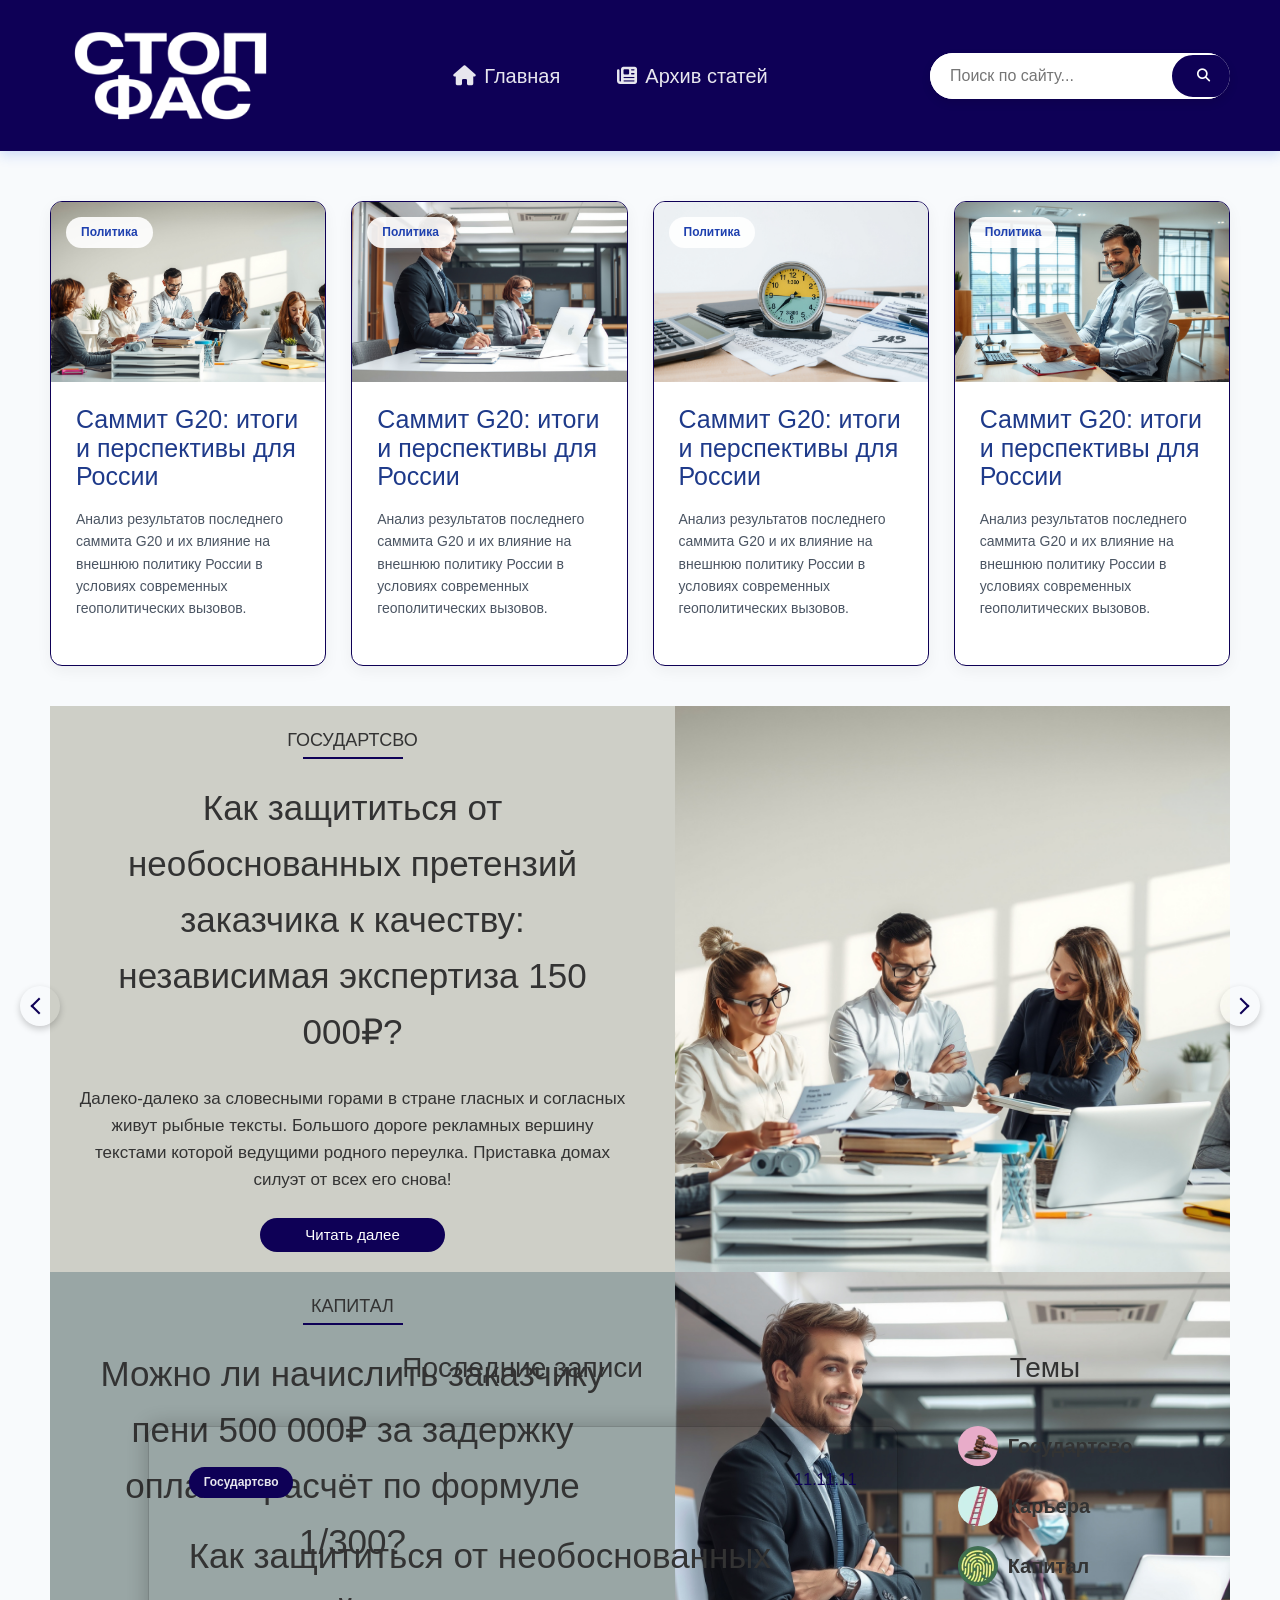
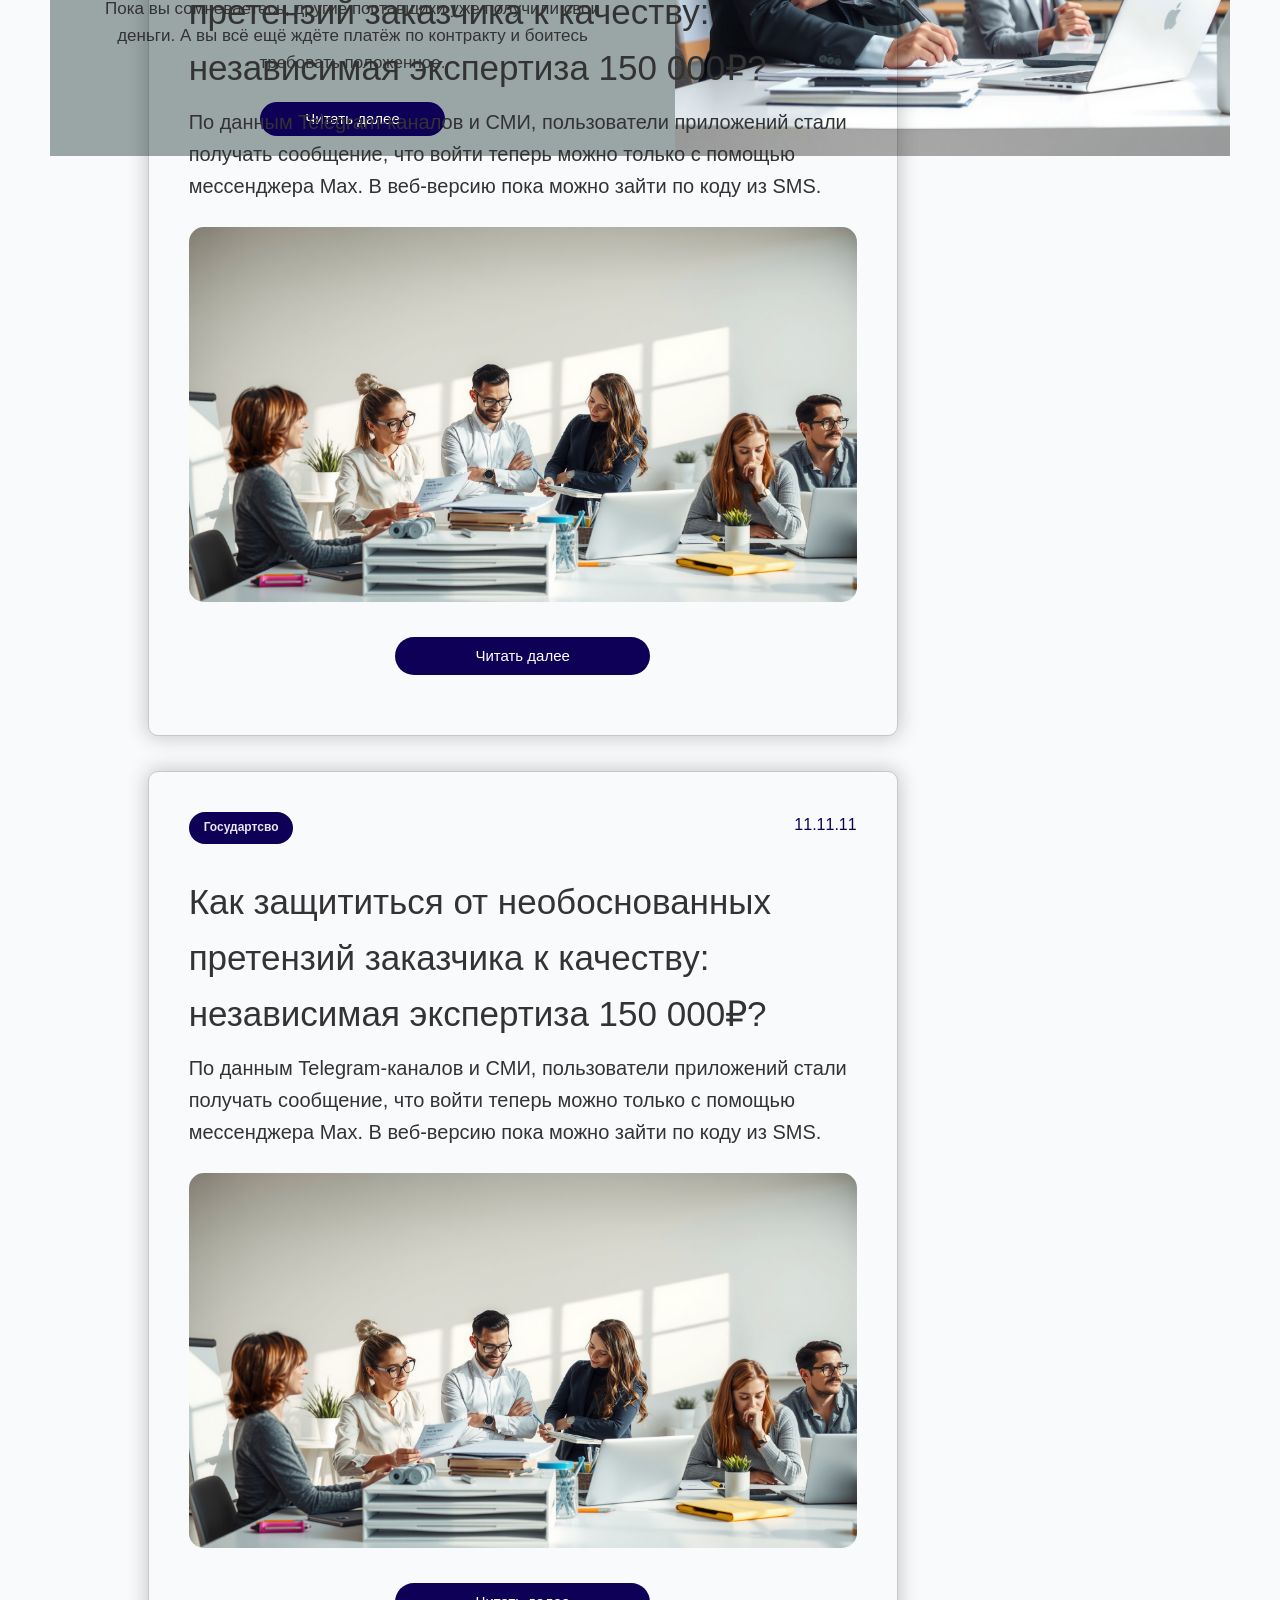
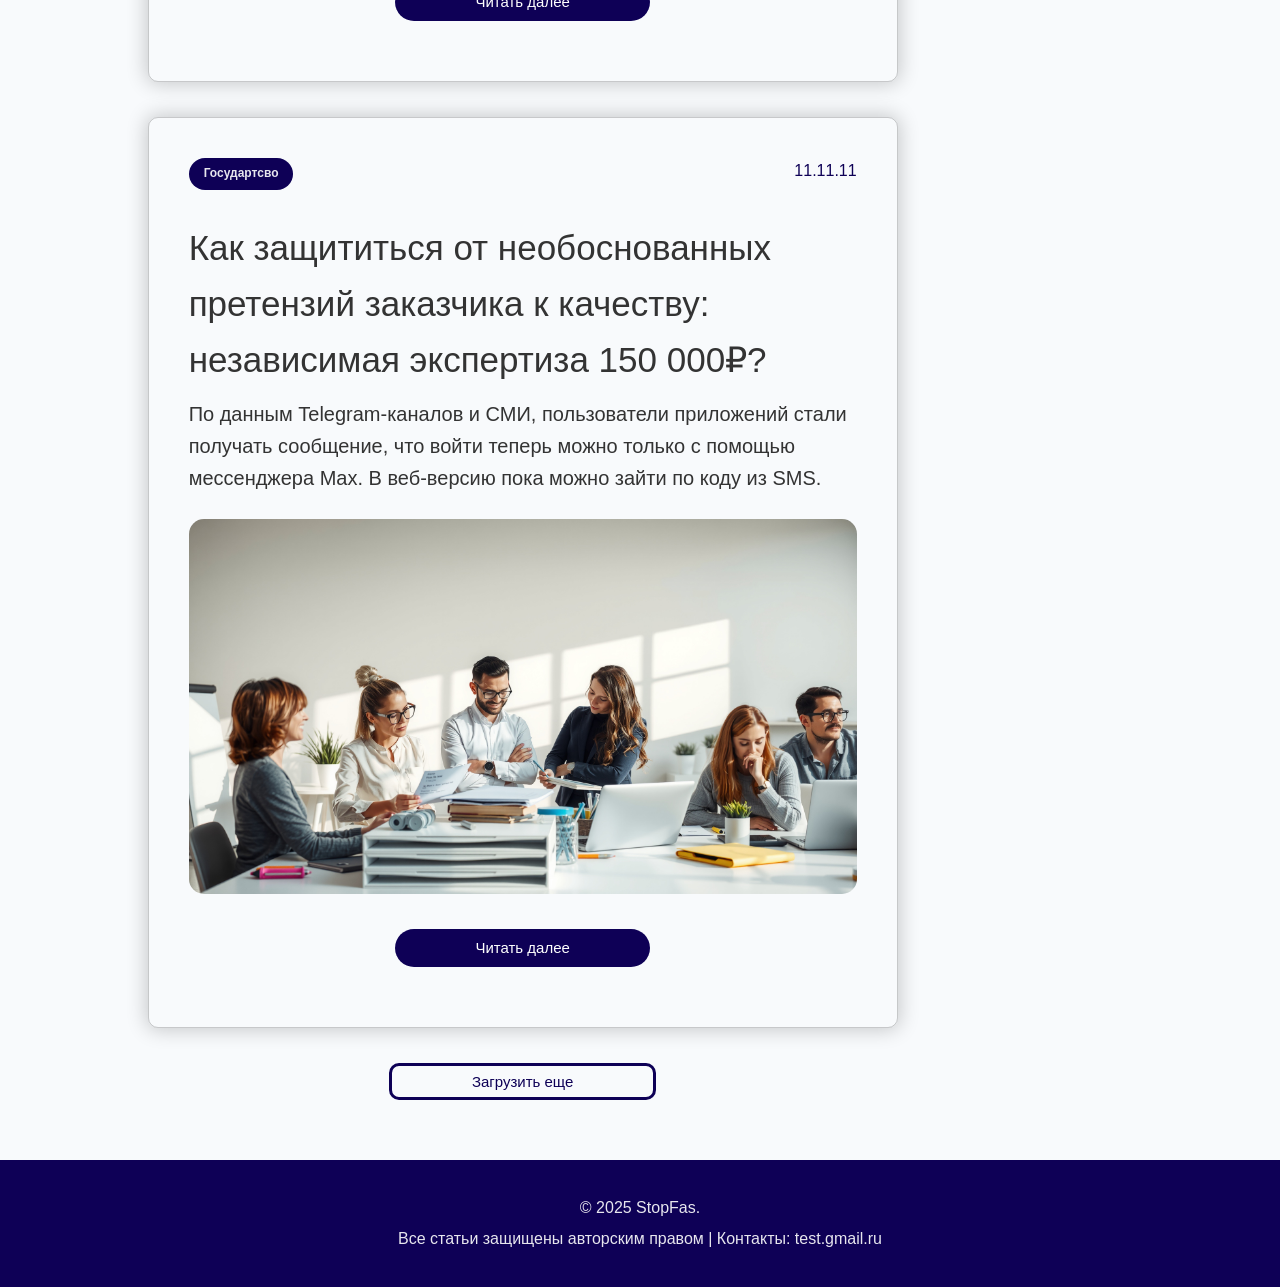
==== index.html @ 85136a1c "first commit" ====
<!DOCTYPE html>
<html lang="ru">
  <head>
    <meta charset="UTF-8" />
    <meta name="viewport" content="width=device-width, initial-scale=1.0" />
    <title>StopFas</title>
    <link rel="stylesheet" href="./reset.css" />
    <link rel="stylesheet" href="./swiper-bundle.min.css" />
    <link rel="stylesheet" href="style.css" />

    <link
      rel="stylesheet"
      href="https://cdnjs.cloudflare.com/ajax/libs/font-awesome/6.4.0/css/all.min.css"
    />
  </head>
  <body>
    <div class="wrapper">
      <header class="header">
        <div class="container">
          <div class="header_inner">
            <a href="./index.html" class="header_logo">
              <img src="./img/logo.png" alt="" />
            </a>
            <nav class="nav">
              <a href="./index.html"><i class="fas fa-home"></i> Главная</a>
              <a href="./archive.html"
                ><i class="fas fa-newspaper"></i>Архив статей</a
              >
            </nav>

            <div class="search header_search">
              <div class="search-box">
                <input type="text" placeholder="Поиск по сайту..." />
                <button type="submit">
                  <i class="fas fa-search"></i>
                </button>
              </div>
            </div>
          </div>
        </div>
      </header>

      <main class="main">
        <div class="container">
          <section class="top-posts main_top-posts">
            <div class="posts-grid">
              <article class="post-card">
                <div class="post-image">
                  <img src="img/img_1.jpeg" alt="" />
                  <span class="post-category">Политика</span>
                </div>
                <div class="post-content">
                  <h3>
                    <a href="post1.html"
                      >Саммит G20: итоги и перспективы для России</a
                    >
                  </h3>
                  <p class="post-excerpt">
                    Анализ результатов последнего саммита G20 и их влияние на
                    внешнюю политику России в условиях современных
                    геополитических вызовов.
                  </p>
                </div>
              </article>
              <article class="post-card">
                <div class="post-image">
                  <img src="img/img_2.jpeg" alt="" />
                  <span class="post-category">Политика</span>
                </div>
                <div class="post-content">
                  <h3>
                    <a href="post1.html"
                      >Саммит G20: итоги и перспективы для России</a
                    >
                  </h3>
                  <p class="post-excerpt">
                    Анализ результатов последнего саммита G20 и их влияние на
                    внешнюю политику России в условиях современных
                    геополитических вызовов.
                  </p>
                </div>
              </article>
              <article class="post-card">
                <div class="post-image">
                  <img src="img/img_3.jpeg" alt="" />
                  <span class="post-category">Политика</span>
                </div>
                <div class="post-content">
                  <h3>
                    <a href="post1.html"
                      >Саммит G20: итоги и перспективы для России</a
                    >
                  </h3>
                  <p class="post-excerpt">
                    Анализ результатов последнего саммита G20 и их влияние на
                    внешнюю политику России в условиях современных
                    геополитических вызовов.
                  </p>
                </div>
              </article>
              <article class="post-card">
                <div class="post-image">
                  <img src="img/img_4.jpeg" alt="" />
                  <span class="post-category">Политика</span>
                </div>
                <div class="post-content">
                  <h3>
                    <a href="post1.html"
                      >Саммит G20: итоги и перспективы для России</a
                    >
                  </h3>
                  <p class="post-excerpt">
                    Анализ результатов последнего саммита G20 и их влияние на
                    внешнюю политику России в условиях современных
                    геополитических вызовов.
                  </p>
                </div>
              </article>
            </div>
            <div class="swiper_inner">
              <div class="swiper">
                <div class="swiper-wrapper">
                  <div class="swiper-slide">
                    <div class="slide_inner">
                      <div class="slide_content">
                        <span class="slide_category">Государтсво</span>
                        <h2 class="slide_title">
                          Как защититься от необоснованных претензий заказчика к
                          качеству: независимая экспертиза 150 000₽?
                        </h2>
                        <p class="slide_descr">
                          Далеко-далеко за словесными горами в стране гласных и
                          согласных живут рыбные тексты. Большого дороге
                          рекламных вершину текстами которой ведущими родного
                          переулка. Приставка домах силуэт от всех его снова!
                        </p>
                        <div class="slider_btn">
                          <a href="./post1.html">Читать далее</a>
                        </div>
                      </div>
                      <div class="slide_img">
                        <img src="img/img_1.jpeg" alt="" />
                      </div>
                    </div>
                  </div>
                  <div class="swiper-slide">
                    <div
                      class="slide_inner"
                      style="background-color: rgb(153, 166, 165)"
                    >
                      <div class="slide_content">
                        <span class="slide_category">Капитал</span>
                        <h2 class="slide_title">
                          Можно ли начислить заказчику пени 500 000₽ за задержку
                          оплаты: расчёт по формуле 1/300?
                        </h2>
                        <p class="slide_descr">
                          Пока вы сомневаетесь, другие поставщики уже получили
                          свои деньги. А вы всё ещё ждёте платёж по контракту и
                          боитесь требовать положенное.
                        </p>
                        <div class="slider_btn">
                          <a href="./post1.html">Читать далее</a>
                        </div>
                      </div>
                      <div class="slide_img">
                        <img src="img/img_2.jpeg" alt="" />
                      </div>
                    </div>
                  </div>
                </div>
              </div>

              <div class="swiper-prev"></div>
              <div class="swiper-next"></div>
            </div>
          </section>
          <section class="bottom-posts main_bottom-posts">
            <div class="bottom-posts_inner">
              <aside class="sidebar bottom-posts_sidebar">
                <h5 class="sidebar_title">Темы</h5>
                <ul class="sidebar_list">
                  <li class="sidebar_item">
                    <picture class="sidebar_img">
                      <img src="img/theme_1.png" alt="" />
                    </picture>
                    <a href="./category.html">Государтсво</a>
                  </li>
                  <li class="sidebar_item">
                    <picture class="sidebar_img">
                      <img src="img/theme_2.webp" alt="" />
                    </picture>
                    <a href="./category.html">Карьера</a>
                  </li>
                  <li class="sidebar_item">
                    <picture class="sidebar_img">
                      <img src="img/theme_3.webp" alt="" />
                    </picture>
                    <a href="./category.html">Капитал</a>
                  </li>
                </ul>
              </aside>
              <div class="record_inner">
                <h3 class="record_title">Последние записи</h3>
                <article class="record_card">
                  <div class="record_content">
                    <div class="record_meta">
                      <span class="record_category">Государтсво</span>
                      <span class="record_date">11.11.11</span>
                    </div>
                    <h3 class="record_card-title">
                      Как защититься от необоснованных претензий заказчика к
                      качеству: независимая экспертиза 150 000₽?
                    </h3>
                    <p class="record_descr">
                      По данным Telegram-каналов и СМИ, пользователи приложений
                      стали получать сообщение, что войти теперь можно только с
                      помощью мессенджера Max. В веб-версию пока можно зайти по
                      коду из SMS.
                    </p>
                  </div>
                  <div class="record_img">
                    <img src="img/img_1.jpeg" alt="" />
                  </div>
                  <div class="record_btn">
                    <a href="./post1.html">Читать далее</a>
                  </div>
                </article>
                <article class="record_card">
                  <div class="record_content">
                    <div class="record_meta">
                      <span class="record_category">Государтсво</span>
                      <span class="record_date">11.11.11</span>
                    </div>
                    <h3 class="record_card-title">
                      Как защититься от необоснованных претензий заказчика к
                      качеству: независимая экспертиза 150 000₽?
                    </h3>
                    <p class="record_descr">
                      По данным Telegram-каналов и СМИ, пользователи приложений
                      стали получать сообщение, что войти теперь можно только с
                      помощью мессенджера Max. В веб-версию пока можно зайти по
                      коду из SMS.
                    </p>
                  </div>
                  <div class="record_img">
                    <img src="img/img_1.jpeg" alt="" />
                  </div>
                  <div class="record_btn">
                    <a href="./post1.html">Читать далее</a>
                  </div>
                </article>
                <article class="record_card">
                  <div class="record_content">
                    <div class="record_meta">
                      <span class="record_category">Государтсво</span>
                      <span class="record_date">11.11.11</span>
                    </div>
                    <h3 class="record_card-title">
                      Как защититься от необоснованных претензий заказчика к
                      качеству: независимая экспертиза 150 000₽?
                    </h3>
                    <p class="record_descr">
                      По данным Telegram-каналов и СМИ, пользователи приложений
                      стали получать сообщение, что войти теперь можно только с
                      помощью мессенджера Max. В веб-версию пока можно зайти по
                      коду из SMS.
                    </p>
                  </div>
                  <div class="record_img">
                    <img src="img/img_1.jpeg" alt="" />
                  </div>
                  <div class="record_btn">
                    <a href="./archive.html">Читать далее</a>
                  </div>
                </article>
                <div class="bottom-posts_btn">
                  <button class="">Загрузить еще</button>
                </div>
              </div>
            </div>
          </section>
        </div>
      </main>
      <footer class="footer">
        <div class="footer-content">
          <p>© 2025 StopFas.</p>
          <p>Все статьи защищены авторским правом | Контакты: test.gmail.ru</p>
        </div>
      </footer>
    </div>
  </body>
  <script src="swiper-bundle.min.js"></script>
  <script src="./main.js"></script>
</html>
---- style.css ----
:root {
  --main-bg-color: #0e0056;
}

body {
  font-family: "Segoe UI", Tahoma, Geneva, Verdana, sans-serif;
  background-color: #f8fafc;
  color: #333;
  line-height: 1.6;
}
.wrapper {
  min-height: 100%;
  width: 100%;
  /* overflow: hidden; */
  display: flex;
  flex-direction: column;
  justify-content: space-between;
}

.container {
  max-width: 1590px;
  margin: 0 auto;
  padding: 0 50px;
  height: 100%;
}

.header {
  background: var(--main-bg-color);
  width: 100%;
  padding: 20px 0;
  margin-bottom: 50px;
  box-shadow: 0 4px 12px rgba(37, 99, 235, 0.2);
  position: relative;
  z-index: 100;
}

.header_inner {
  display: flex;
  align-items: center;
  justify-content: space-between;
}

.header-container {
  max-width: 1500px;
  margin: 0 auto;
  padding: 0 20px;
  display: flex;
  justify-content: space-between;
  align-items: center;
}

.main_top-posts {
  margin-bottom: 40px;
}
/* Логотип */
.header_logo {
  position: relative;
}

.header_logo img {
  width: 100%;
  transform: scale(0.8);
}

/* Навигация */
.nav {
  display: flex;
  gap: 25px;
}

.nav a {
  color: rgba(255, 255, 255, 0.9);
  text-decoration: none;
  font-weight: 500;
  font-size: 20px;
  padding: 8px 16px;
  border-radius: 8px;
  display: flex;
  align-items: center;
  gap: 8px;
  transition: all 0.3s;
}

.nav a:hover {
  background: rgba(255, 255, 255, 0.15);
  color: white;
  transform: translateY(-2px);
}

/* Поисковая строка в хедере */
.search {
  flex-shrink: 0;
}

.search-box {
  display: flex;
  background: white;
  border-radius: 25px;
  overflow: hidden;
  box-shadow: 0 4px 10px rgba(0, 0, 0, 0.1);
  width: 300px;
}

.search-box input {
  flex: 1;
  border: none;
  padding: 14px 20px;
  font-size: 16px;
  outline: none;
}

.search-box button {
  background: var(--main-bg-color);
  border: 2px solid white;
  border-radius: 25px;
  color: white;
  padding: 0 25px;
  cursor: pointer;
  transition: background 0.3s;
  display: flex;
  align-items: center;
  justify-content: center;
}

.search-box button:hover {
  transform: scale(1.012);
}

/* Сетка статей */
.posts-grid {
  display: grid;
  grid-template-columns: repeat(4, 1fr);
  gap: 25px;
  margin-bottom: 40px;
}

.post-card {
  background: white;
  max-width: 500px;
  border-radius: 12px;
  overflow: hidden;
  box-shadow: 0 5px 15px rgba(0, 0, 0, 0.05);
  border: 1px solid var(--main-bg-color);
  transition: all 0.3s;
}

.post-card:hover {
  transform: translateY(-5px);
  box-shadow: 0 15px 30px rgba(0, 0, 0, 0.1);
}

.post-image {
  height: 180px;
  position: relative;
  overflow: hidden;
  display: flex;
  align-items: center;
  justify-content: center;
}
.post-image img {
  width: 100%;
  height: 100%;
  object-fit: cover; /* ключевое свойство */
}

.post-category {
  position: absolute;
  top: 15px;
  left: 15px;
  background: rgba(255, 255, 255, 0.9);
  color: #1e40af;
  padding: 6px 15px;
  border-radius: 20px;
  font-size: 12px;
  font-weight: 700;
}

.post-content {
  padding: 25px;
}

.post-content h3 {
  margin-bottom: 15px;
}

.post-content h3 a {
  color: #1e3a8a;
  text-decoration: none;
  font-size: 25px;
  line-height: 1;
  transition: color 0.3s;
}

.post-content h3 a:hover {
  color: #0751c7;
}

.post-excerpt {
  color: #4b5563;
  line-height: 1.6;
  margin-bottom: 20px;
  font-size: 14px;
}

/* ----------------------- */
/* Подвал */
.footer {
  background: var(--main-bg-color);
  color: white;
  padding: 30px 20px;
  text-align: center;
  margin-top: 60px;
}

.footer-content {
  max-width: 1200px;
  margin: 0 auto;
}

.footer p {
  margin: 5px 0;
  opacity: 0.9;
}
/* ----------------------- */

.swiper {
  width: 100%;
  height: 600px;
}
.swiper-slide-next,
.swiper-slide-prev {
  opacity: 0;
}

.swiper_inner {
  position: relative;
}

.slide_img img {
  object-fit: cover;
  width: 100%;
  height: 100%;
}

.swiper-prev,
.swiper-next {
  width: 40px;
  height: 40px;
  background: transparent;
  border-radius: 50%;
  display: flex;
  align-items: center;
  justify-content: center;
  position: absolute;
  top: 50%;
  transform: translateY(-50%);
  z-index: 10;
  cursor: pointer;
  box-shadow: 0 3px 7px rgba(0, 0, 0, 0.2);
  transition: all 0.3s ease;
}

.swiper-prev {
  left: -30px;
}

.swiper-next {
  right: -30px;
}

.swiper-prev:hover,
.swiper-next:hover {
  transform: translateY(-50%) scale(1.05);
}

.swiper-prev:after,
.swiper-next:after {
  content: "";
  width: 12px;
  height: 12px;
  border: solid var(--main-bg-color);
  border-width: 0 2px 2px 0;
  display: inline-block;
}

.swiper-prev:after {
  transform: rotate(135deg);
  margin-right: 2px;
}

.swiper-next:after {
  transform: rotate(-45deg);
  margin-left: 2px;
}

.slide_inner {
  display: flex;
  background: rgb(206, 207, 199);
  height: 100%;
  gap: 20px;
}

.slide_content,
.slide_img {
  flex: 1; /* каждый занимает равное пространство */
  width: 50%; /* явно задаем 50% */
}

.slide_content {
  display: flex;
  padding: 20px 25px;
  text-align: center;
  flex-direction: column;
  justify-content: center;
  gap: 25px;
}

.slide_title {
  font-size: 35px;
}

.slide_descr {
  font-size: 17px;
}

.slide_category {
  position: relative;
  text-transform: uppercase;
  font-size: 18px;
}
.slide_category::after {
  content: "";
  position: absolute;
  top: 31px;
  left: 50%;
  height: 5px;
  padding-left: 100px;
  transform: translateX(-50%);
  border-top: solid 2px var(--main-bg-color);
}

.slider_btn {
  display: flex;
  align-items: center;
  justify-content: center;
}
.slider_btn a {
  background: var(--main-bg-color);
  border-radius: 25px;
  width: auto;
  color: white;
  font-size: 15px;
  padding: 5px 45px;
  cursor: pointer;
  transition: background 0.3s;
}

/* ============================= */

.record_title {
  text-align: center;
  font-size: 28px;
}

.bottom-posts_inner {
  display: flex;
  position: relative;
  flex-direction: row-reverse;
  justify-content: center;
  align-items: flex-start;
  gap: 40px;
}

.record_inner {
  display: flex;

  flex-direction: column;
  gap: 35px;
  padding: 0 10px;
}

.record_card {
  display: flex;
  flex-direction: column;
  gap: 25px;
  padding: 40px 40px 60px 40px;
  max-width: 750px;
  border: 1px solid rgba(0, 0, 0, 0.2);
  border-radius: 10px;
  box-shadow: rgba(0, 0, 0, 0.2) 0px 0px 20px 2px;
}

.record_img {
  border-radius: 15px;
  overflow: hidden;
}
.record_img img {
  width: 100%;
}

.record_content {
  display: flex;
  flex-direction: column;
  gap: 10px;
}

.record_meta {
  display: flex;
  gap: 15px;
  justify-content: space-between;
  margin-bottom: 20px;
}
.record_category {
  top: 15px;
  left: 15px;
  background: var(--main-bg-color);
  color: rgba(255, 255, 255, 0.9);
  padding: 6px 15px;
  border-radius: 20px;
  font-size: 12px;
  font-weight: 700;
}

.record_date {
  color: var(--main-bg-color);
}

.record_card-title {
  font-size: 35px;
  font-weight: 500;
}
.record_descr {
  font-size: 20px;
}

.record_btn {
  margin-top: 10px;
  display: flex;
  align-items: center;
  justify-content: center;
}
.record_btn a {
  background: var(--main-bg-color);
  border-radius: 25px;
  width: auto;
  color: white;
  font-size: 15px;
  padding: 7px 80px;
  cursor: pointer;
  transition: background 0.3s;
}

/* ===================== */
.sidebar {
  padding: 0 10px;
  display: flex;
  flex-direction: column;
  gap: 35px;
  position: sticky;
  top: 20px;
}

.sidebar_list {
  display: flex;
  flex-direction: column;
  gap: 20px;
}
.sidebar_title {
  text-align: center;
  font-size: 28px;
}
.sidebar_item {
  display: flex;
  align-items: center;
  gap: 10px;
}
.sidebar_item a {
  font-size: 20px;
  font-weight: 550;
}
.sidebar_img {
  border-radius: 100%;
  overflow: hidden;
  width: 40px;
}
.sidebar_img img {
  object-fit: cover;
  width: 100%;
  height: 100%;
}
/* ==== */

.bottom-posts_btn {
  display: flex;
  justify-content: center;
}
.bottom-posts_btn button {
  background: transparent;
  border-radius: 10px;
  border: 3px solid var(--main-bg-color);
  width: auto;
  color: var(--main-bg-color);
  font-size: 15px;
  padding: 7px 80px;
  cursor: pointer;
  transition: background 0.3s;
}

/* Адаптивность */
@media (max-width: 1200px) {
  .nav a {
    font-size: 20px;
  }
  .header_logo img {
    transform: scale(0.7);
  }
  .header_search {
    transform: scale(0.9);
  }
  .posts-grid {
    grid-template-columns: repeat(2, 1fr);
    justify-items: center;
  }

  .slide_title {
    font-size: 30px;
  }
}
@media (max-width: 1000px) {
  .header_inner {
    flex-direction: column;
    gap: 20px;
  }

  .nav {
    flex-wrap: wrap;
    justify-content: center;
  }

  .search-box {
    width: 100%;
    max-width: 400px;
  }

  /* ------------------------ */
  .swiper {
    height: 900px;
  }
  .slide_inner {
    flex-direction: column;
    width: 100%;
    align-items: center;
  }
  .slide_content,
  .slide_img {
    width: 100%;
    height: 50%;
  }

  .slide_title {
    font-size: 25px;
  }
  .slide_descr {
    font-size: 15px;
  }
  .slide_category {
    font-size: 15px;
  }
  .swiper-slide-next,
  .swiper-slide-prev {
    visibility: hidden;
  }

  /* ------- */
  .record_card-title {
    font-size: 30px;
  }
  .record_descr {
    font-size: 15px;
  }
  .sidebar_item a {
    font-size: 20px;
  }
  .sidebar_img {
    width: 30px;
  }
}

@media (max-width: 800px) {
  .record_card-title {
    font-size: 20px;
  }
  .record_descr {
    font-size: 12px;
  }
  .sidebar_item a {
    font-size: 15px;
  }
  .sidebar_img {
    width: 25px;
  }
  .record_meta {
    transform: scale(0.9);
  }
  .record_btn a {
    padding: 5px 30px;
    font-size: 12px;
  }
}

@media (max-width: 600px) {
  .nav {
    gap: 15px;
  }

  .nav a {
    padding: 6px 12px;
    font-size: 15px;
  }

  .search-box {
    width: 100%;
  }
  .posts-grid {
    grid-template-columns: repeat(1, 1fr);
    gap: 15px;
  }

  /* --------- */

  .swiper {
    height: auto;
    width: 100vw; /* полная ширина окна */
    position: relative;
    left: 50%; /* сдвигаем на 50% */
    right: 50%;
    margin-left: -50vw; /* компенсируем сдвиг */
    margin-right: -50vw;
  }

  .swiper-slide {
    opacity: 1;
  }
  .slide_title {
    font-size: 20px;
  }
  .slide_descr {
    font-size: 12px;
  }
  .slide_category {
    font-size: 12px;
  }
  .slider_btn a {
    padding: 3px 30px;
    font-size: 12px;
  }
  .slide_category::after {
    content: "";
    top: 20px;
    left: 50%;
    padding-left: 80px;
  }

  .swiper-prev {
    left: -40px;
  }

  .swiper-next {
    right: -40px;
  }
  .swiper-prev:after {
    transform: rotate(135deg);
    margin-right: 2px;
  }

  .swiper-next:after {
    transform: rotate(-45deg);
    margin-left: 2px;
  }
  /* --------- */
  .bottom-posts_inner {
    flex-direction: column;
    align-items: center;
  }
  .sidebar {
    position: static;
  }
  .sidebar_item a {
    font-size: 25px;
  }
  .sidebar_img {
    width: 35px;
  }
  .sidebar_item a {
    font-size: 20px;
  }
}

@media (max-width: 400px) {
  .record_card-title {
    font-size: 15px;
  }
  .record_descr {
    font-size: 12px;
  }
  .record_meta,
  .record_btn {
    transform: scale(0.9);
  }
  /* .sidebar_item a {
    font-size: 20px;
  }
  .sidebar_img {
    width: 30px;
  } */
}
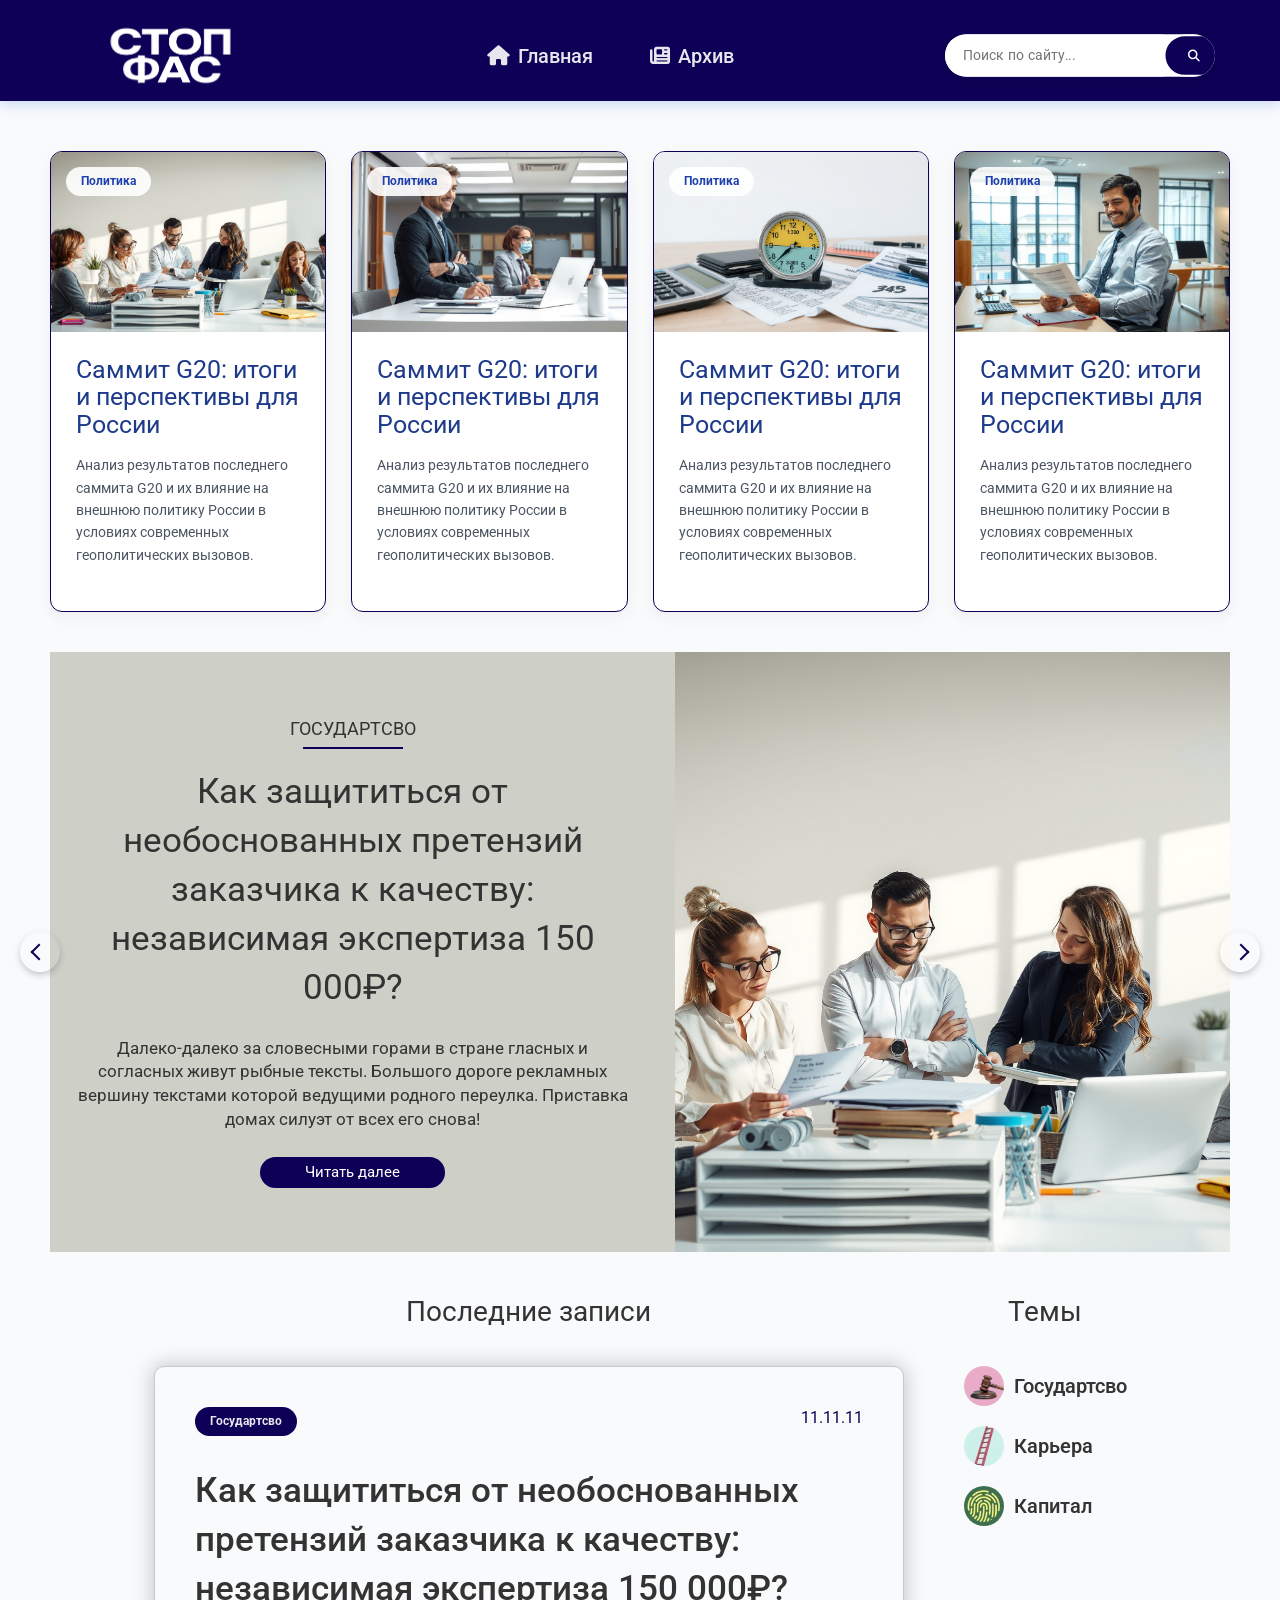
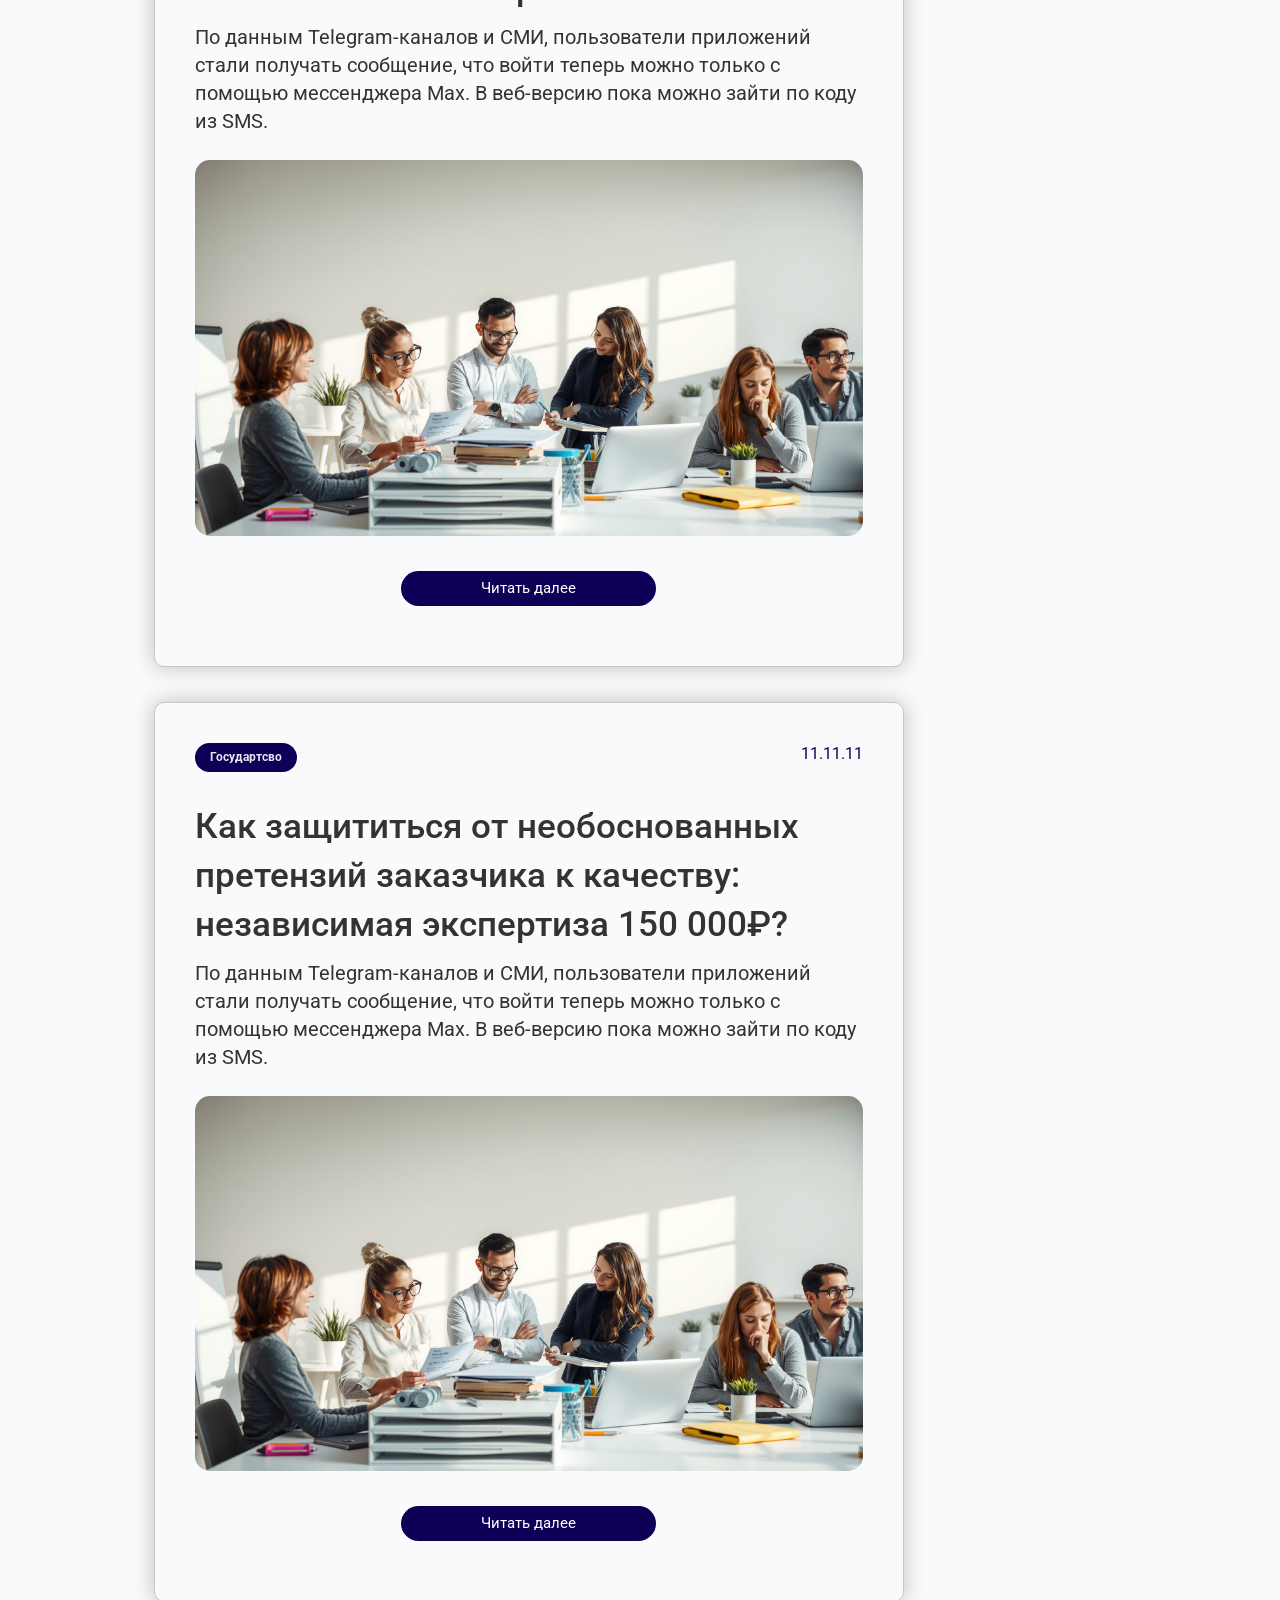
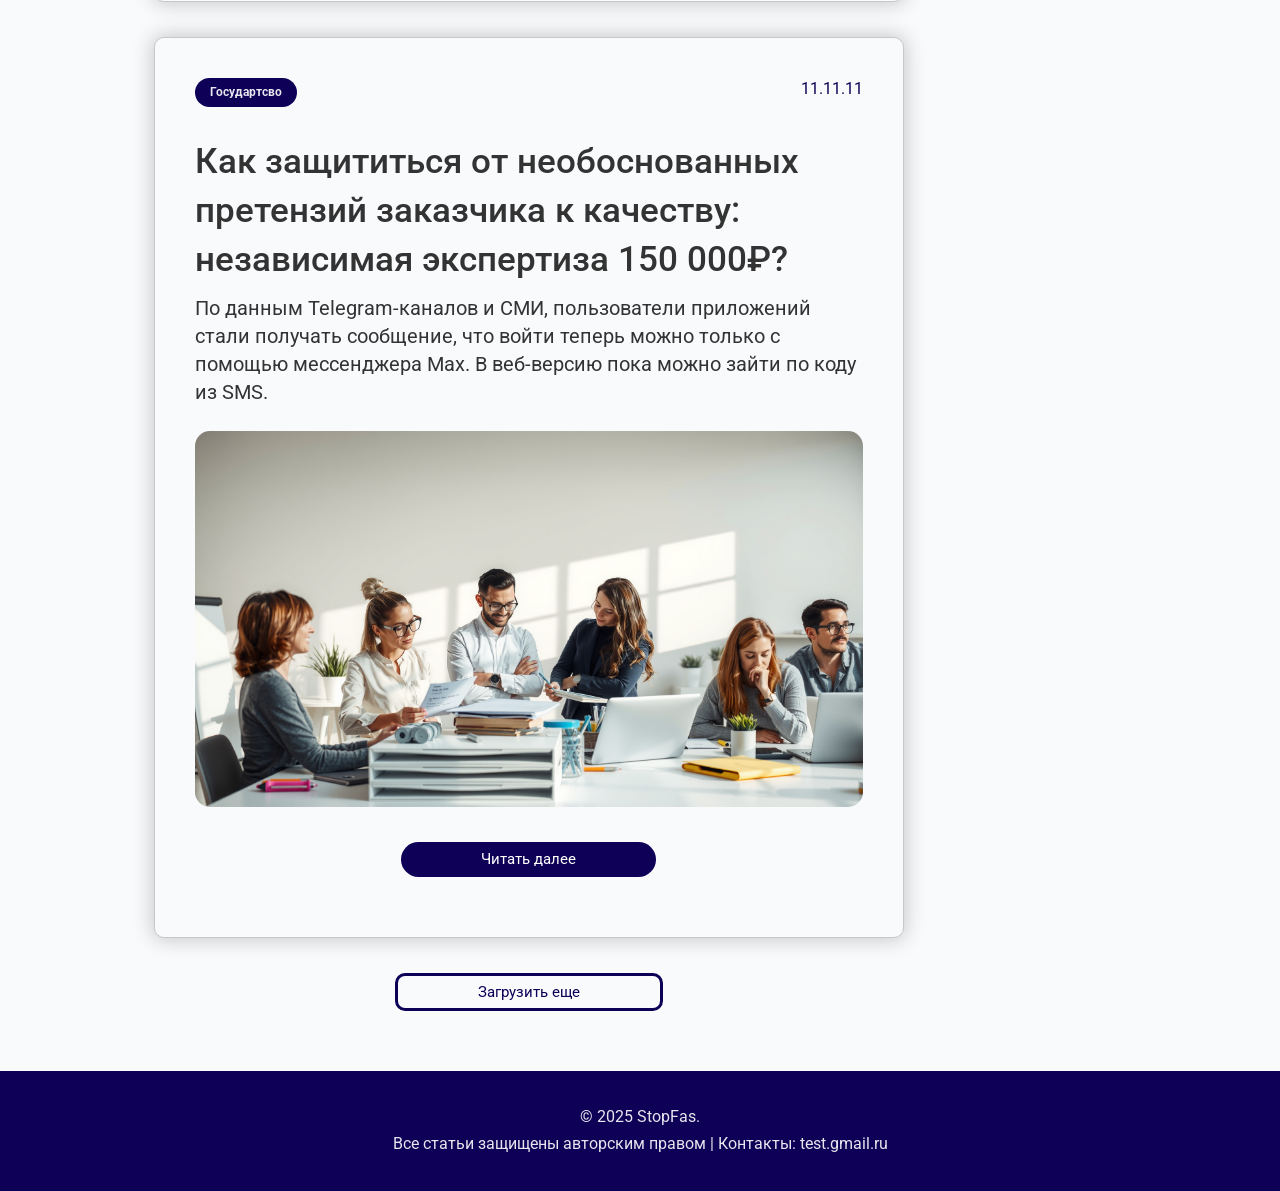
==== commit e6504c43: "save" ====
--- a/index.html
+++ b/index.html
@@ -7,7 +7,12 @@
     <link rel="stylesheet" href="./reset.css" />
     <link rel="stylesheet" href="./swiper-bundle.min.css" />
     <link rel="stylesheet" href="style.css" />
-
+    <link rel="preconnect" href="https://fonts.googleapis.com" />
+    <link rel="preconnect" href="https://fonts.gstatic.com" crossorigin />
+    <link
+      href="https://fonts.googleapis.com/css2?family=Roboto:ital,wght@0,100..900;1,100..900&display=swap"
+      rel="stylesheet"
+    />
     <link
       rel="stylesheet"
       href="https://cdnjs.cloudflare.com/ajax/libs/font-awesome/6.4.0/css/all.min.css"
@@ -23,9 +28,7 @@
             </a>
             <nav class="nav">
               <a href="./index.html"><i class="fas fa-home"></i> Главная</a>
-              <a href="./archive.html"
-                ><i class="fas fa-newspaper"></i>Архив статей</a
-              >
+              <a href="./archive.html"><i class="fas fa-newspaper"></i>Архив</a>
             </nav>
 
             <div class="search header_search">
--- a/style.css
+++ b/style.css
@@ -3,15 +3,15 @@
 }
 
 body {
-  font-family: "Segoe UI", Tahoma, Geneva, Verdana, sans-serif;
+  font-family: "Roboto", sans-serif;
   background-color: #f8fafc;
   color: #333;
-  line-height: 1.6;
+  line-height: 1.4;
 }
 .wrapper {
   min-height: 100%;
   width: 100%;
-  /* overflow: hidden; */
+  overflow: hidden;
   display: flex;
   flex-direction: column;
   justify-content: space-between;
@@ -27,7 +27,7 @@
 .header {
   background: var(--main-bg-color);
   width: 100%;
-  padding: 20px 0;
+  padding: 0px 0 5px 0;
   margin-bottom: 50px;
   box-shadow: 0 4px 12px rgba(37, 99, 235, 0.2);
   position: relative;
@@ -38,6 +38,7 @@
   display: flex;
   align-items: center;
   justify-content: space-between;
+  margin-bottom: -15px;
 }
 
 .header-container {
@@ -55,11 +56,12 @@
 /* Логотип */
 .header_logo {
   position: relative;
+  transform: scale(0.5);
+  flex-shrink: 0;
 }
 
 .header_logo img {
   width: 100%;
-  transform: scale(0.8);
 }
 
 /* Навигация */
@@ -99,6 +101,7 @@
   overflow: hidden;
   box-shadow: 0 4px 10px rgba(0, 0, 0, 0.1);
   width: 300px;
+  transform: scale(0.9);
 }
 
 .search-box input {
@@ -528,13 +531,21 @@
 }
 @media (max-width: 1000px) {
   .header_inner {
-    flex-direction: column;
     gap: 20px;
+  }
+  .header_logo {
+    margin-right: -60px;
+    margin-left: -60px;
   }
 
   .nav {
     flex-wrap: wrap;
     justify-content: center;
+    gap: 10px;
+    padding: 10px 0;
+  }
+  .nav a {
+    padding: 0 5px;
   }
 
   .search-box {
@@ -606,11 +617,36 @@
     padding: 5px 30px;
     font-size: 12px;
   }
+  .search-box {
+    transform: scale(0.7);
+  }
+  .header_search {
+    margin: 0 -30px;
+  }
+
+  .nav a {
+    font-size: 15px;
+  }
 }
 
 @media (max-width: 600px) {
+  .header_inner {
+    flex-direction: column;
+    gap: 5px;
+    padding: 10px;
+  }
+
+  .header_logo {
+    margin-bottom: -45px;
+    margin-top: -30px;
+  }
+
+  .header_search {
+    margin-top: -20px;
+  }
+
   .nav {
-    gap: 15px;
+    gap: 0px;
   }
 
   .nav a {
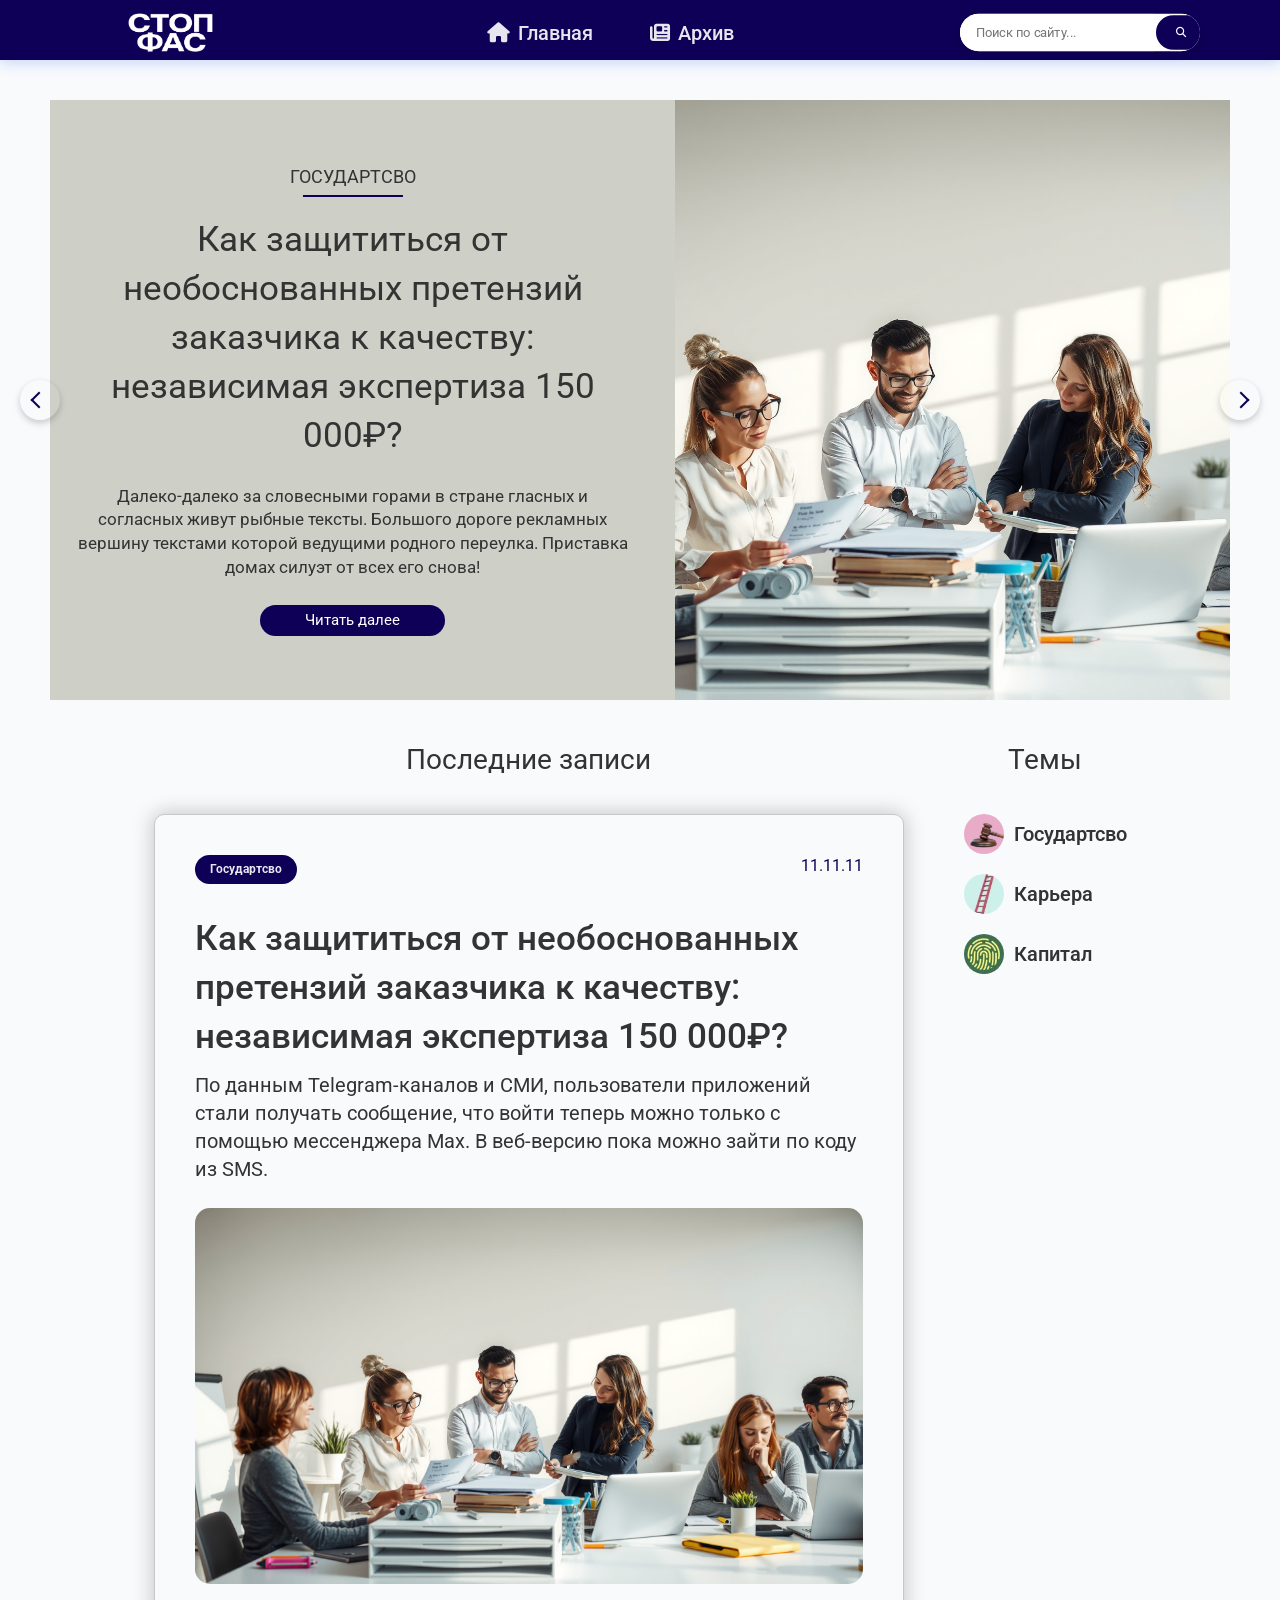
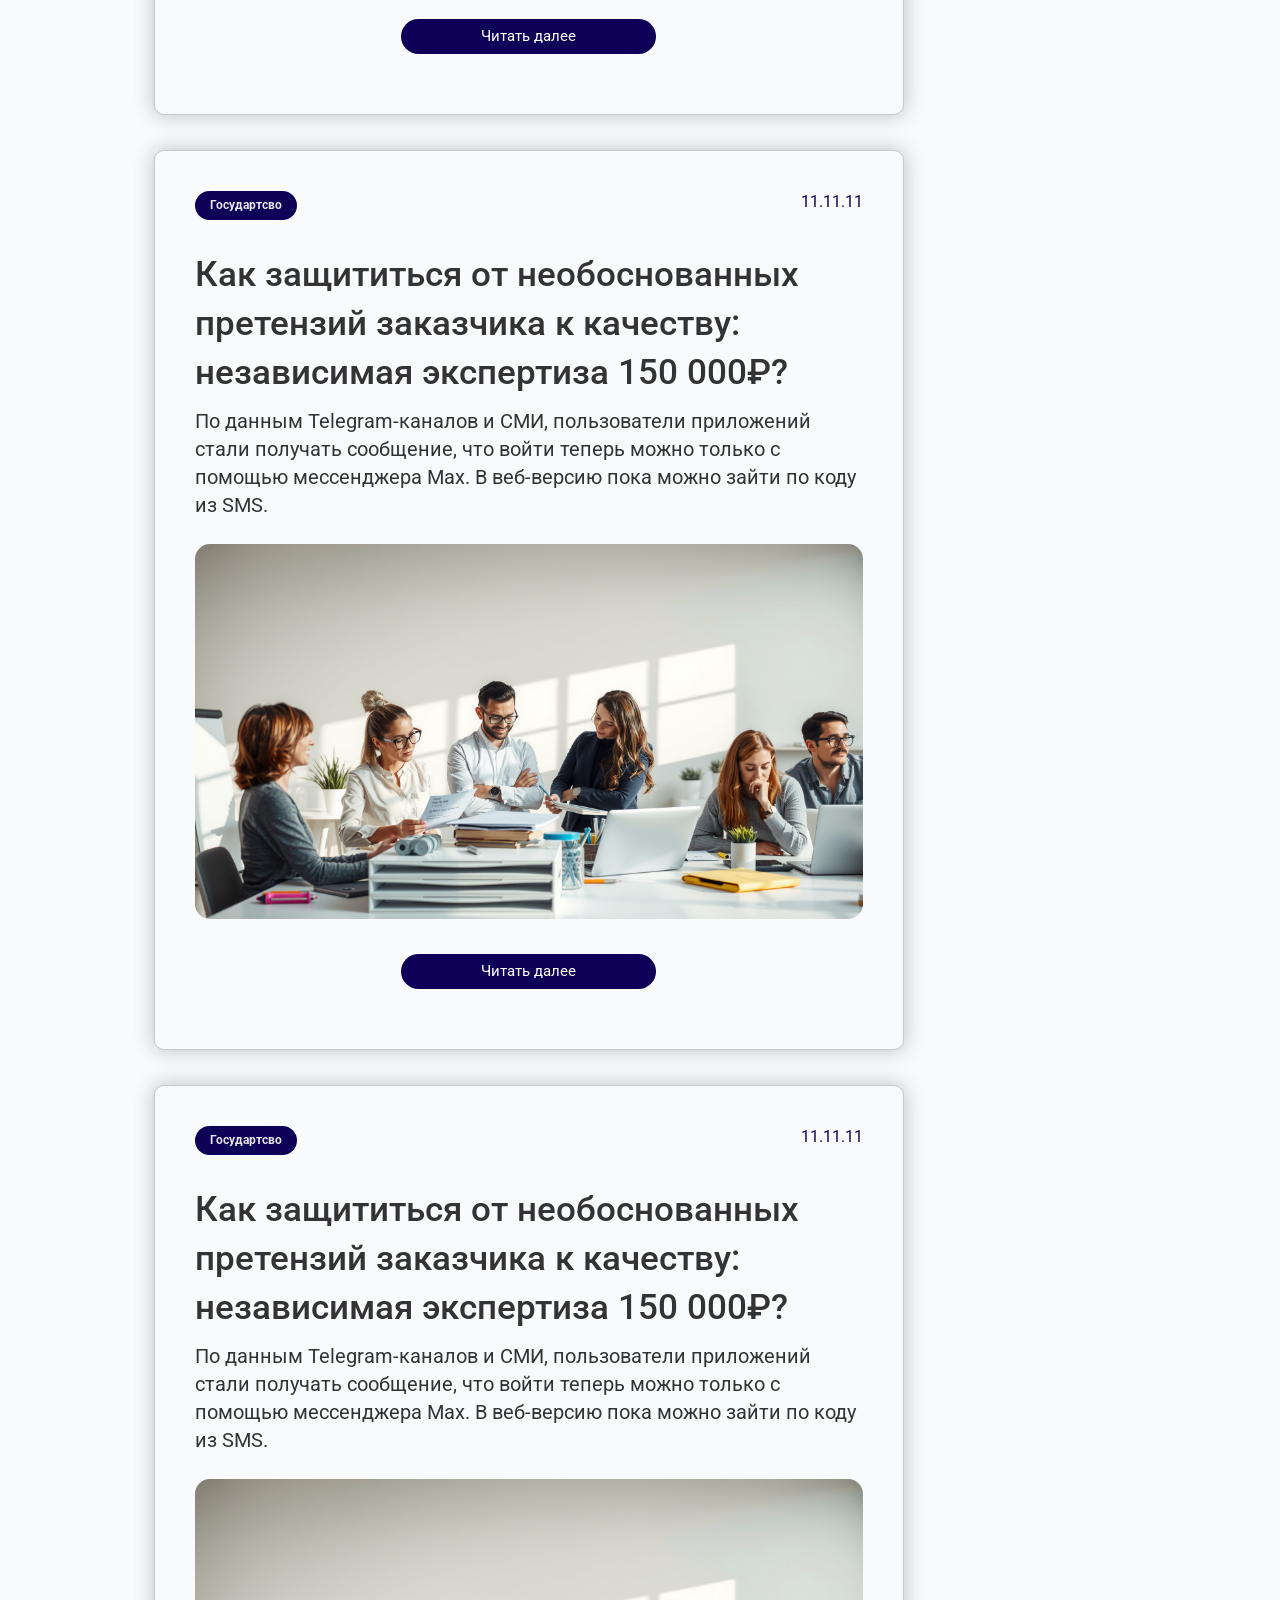
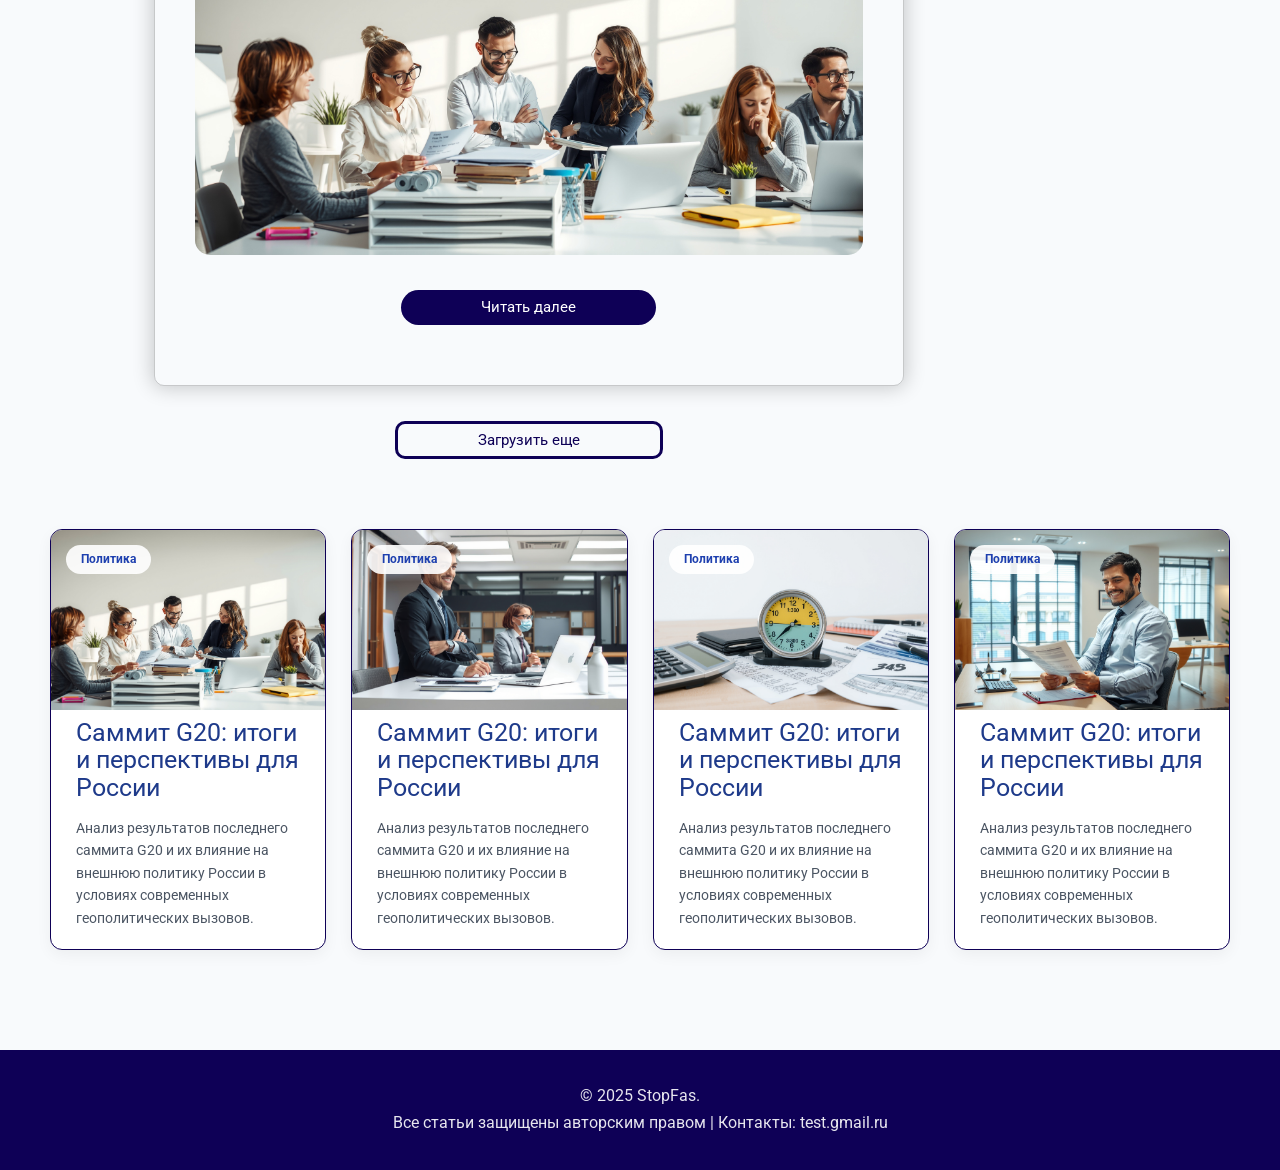
==== commit ca76d35e: "fix2" ====
--- a/index.html
+++ b/index.html
@@ -45,81 +45,15 @@
 
       <main class="main">
         <div class="container">
+          <div class="search_contain--mobile">
+            <div class="search-box search--mobile">
+              <input type="text" placeholder="Поиск по сайту..." />
+              <button type="submit">
+                <i class="fas fa-search"></i>
+              </button>
+            </div>
+          </div>
           <section class="top-posts main_top-posts">
-            <div class="posts-grid">
-              <article class="post-card">
-                <div class="post-image">
-                  <img src="img/img_1.jpeg" alt="" />
-                  <span class="post-category">Политика</span>
-                </div>
-                <div class="post-content">
-                  <h3>
-                    <a href="post1.html"
-                      >Саммит G20: итоги и перспективы для России</a
-                    >
-                  </h3>
-                  <p class="post-excerpt">
-                    Анализ результатов последнего саммита G20 и их влияние на
-                    внешнюю политику России в условиях современных
-                    геополитических вызовов.
-                  </p>
-                </div>
-              </article>
-              <article class="post-card">
-                <div class="post-image">
-                  <img src="img/img_2.jpeg" alt="" />
-                  <span class="post-category">Политика</span>
-                </div>
-                <div class="post-content">
-                  <h3>
-                    <a href="post1.html"
-                      >Саммит G20: итоги и перспективы для России</a
-                    >
-                  </h3>
-                  <p class="post-excerpt">
-                    Анализ результатов последнего саммита G20 и их влияние на
-                    внешнюю политику России в условиях современных
-                    геополитических вызовов.
-                  </p>
-                </div>
-              </article>
-              <article class="post-card">
-                <div class="post-image">
-                  <img src="img/img_3.jpeg" alt="" />
-                  <span class="post-category">Политика</span>
-                </div>
-                <div class="post-content">
-                  <h3>
-                    <a href="post1.html"
-                      >Саммит G20: итоги и перспективы для России</a
-                    >
-                  </h3>
-                  <p class="post-excerpt">
-                    Анализ результатов последнего саммита G20 и их влияние на
-                    внешнюю политику России в условиях современных
-                    геополитических вызовов.
-                  </p>
-                </div>
-              </article>
-              <article class="post-card">
-                <div class="post-image">
-                  <img src="img/img_4.jpeg" alt="" />
-                  <span class="post-category">Политика</span>
-                </div>
-                <div class="post-content">
-                  <h3>
-                    <a href="post1.html"
-                      >Саммит G20: итоги и перспективы для России</a
-                    >
-                  </h3>
-                  <p class="post-excerpt">
-                    Анализ результатов последнего саммита G20 и их влияние на
-                    внешнюю политику России в условиях современных
-                    геополитических вызовов.
-                  </p>
-                </div>
-              </article>
-            </div>
             <div class="swiper_inner">
               <div class="swiper">
                 <div class="swiper-wrapper">
@@ -282,6 +216,80 @@
                 </div>
               </div>
             </div>
+            <div class="posts-grid">
+              <article class="post-card">
+                <div class="post-image">
+                  <img src="img/img_1.jpeg" alt="" />
+                  <span class="post-category">Политика</span>
+                </div>
+                <div class="post-content">
+                  <h3>
+                    <a href="post1.html"
+                      >Саммит G20: итоги и перспективы для России</a
+                    >
+                  </h3>
+                  <p class="post-excerpt">
+                    Анализ результатов последнего саммита G20 и их влияние на
+                    внешнюю политику России в условиях современных
+                    геополитических вызовов.
+                  </p>
+                </div>
+              </article>
+              <article class="post-card">
+                <div class="post-image">
+                  <img src="img/img_2.jpeg" alt="" />
+                  <span class="post-category">Политика</span>
+                </div>
+                <div class="post-content">
+                  <h3>
+                    <a href="post1.html"
+                      >Саммит G20: итоги и перспективы для России</a
+                    >
+                  </h3>
+                  <p class="post-excerpt">
+                    Анализ результатов последнего саммита G20 и их влияние на
+                    внешнюю политику России в условиях современных
+                    геополитических вызовов.
+                  </p>
+                </div>
+              </article>
+              <article class="post-card">
+                <div class="post-image">
+                  <img src="img/img_3.jpeg" alt="" />
+                  <span class="post-category">Политика</span>
+                </div>
+                <div class="post-content">
+                  <h3>
+                    <a href="post1.html"
+                      >Саммит G20: итоги и перспективы для России</a
+                    >
+                  </h3>
+                  <p class="post-excerpt">
+                    Анализ результатов последнего саммита G20 и их влияние на
+                    внешнюю политику России в условиях современных
+                    геополитических вызовов.
+                  </p>
+                </div>
+              </article>
+              <article class="post-card">
+                <div class="post-image">
+                  <img src="img/img_4.jpeg" alt="" />
+                  <span class="post-category">Политика</span>
+                </div>
+                <div class="post-content">
+                  <h3>
+                    <a href="post1.html"
+                      >Саммит G20: итоги и перспективы для России</a
+                    >
+                  </h3>
+                  <p class="post-excerpt">
+                    Анализ результатов последнего саммита G20 и их влияние на
+                    внешнюю политику России в условиях современных
+                    геополитических вызовов.
+                  </p>
+                </div>
+              </article>
+            </div>
           </section>
         </div>
       </main>
--- a/style.css
+++ b/style.css
@@ -11,7 +11,7 @@
 .wrapper {
   min-height: 100%;
   width: 100%;
-  overflow: hidden;
+  /* overflow: hidden; */
   display: flex;
   flex-direction: column;
   justify-content: space-between;
@@ -27,8 +27,8 @@
 .header {
   background: var(--main-bg-color);
   width: 100%;
-  padding: 0px 0 5px 0;
-  margin-bottom: 50px;
+  padding: 0px 0 10px 0;
+  margin-bottom: 40px;
   box-shadow: 0 4px 12px rgba(37, 99, 235, 0.2);
   position: relative;
   z-index: 100;
@@ -39,6 +39,7 @@
   align-items: center;
   justify-content: space-between;
   margin-bottom: -15px;
+  height: 65px;
 }
 
 .header-container {
@@ -56,7 +57,7 @@
 /* Логотип */
 .header_logo {
   position: relative;
-  transform: scale(0.5);
+  transform: scale(0.35);
   flex-shrink: 0;
 }
 
@@ -101,7 +102,7 @@
   overflow: hidden;
   box-shadow: 0 4px 10px rgba(0, 0, 0, 0.1);
   width: 300px;
-  transform: scale(0.9);
+  transform: scale(0.8);
 }
 
 .search-box input {
@@ -128,6 +129,12 @@
 .search-box button:hover {
   transform: scale(1.012);
 }
+.search_contain--mobile {
+  display: none;
+}
+.search--mobile {
+  display: none;
+}
 
 /* Сетка статей */
 .posts-grid {
@@ -159,6 +166,7 @@
   display: flex;
   align-items: center;
   justify-content: center;
+  margin-bottom: 10px;
 }
 .post-image img {
   width: 100%;
@@ -179,7 +187,7 @@
 }
 
 .post-content {
-  padding: 25px;
+  padding: 0 25px;
 }
 
 .post-content h3 {
@@ -372,6 +380,7 @@
   justify-content: center;
   align-items: flex-start;
   gap: 40px;
+  margin-bottom: 70px;
 }
 
 .record_inner {
@@ -539,7 +548,6 @@
   }
 
   .nav {
-    flex-wrap: wrap;
     justify-content: center;
     gap: 10px;
     padding: 10px 0;
@@ -631,31 +639,36 @@
 
 @media (max-width: 600px) {
   .header_inner {
-    flex-direction: column;
     gap: 5px;
-    padding: 10px;
-  }
-
-  .header_logo {
-    margin-bottom: -45px;
-    margin-top: -30px;
+    padding: 12px 0;
+    height: 50px;
   }
 
   .header_search {
-    margin-top: -20px;
+    display: none;
   }
 
   .nav {
-    gap: 0px;
+    gap: 15px;
   }
 
   .nav a {
-    padding: 6px 12px;
+    padding: 0 0;
     font-size: 15px;
+    flex-wrap: nowrap;
   }
 
   .search-box {
     width: 100%;
+  }
+  .search_contain--mobile {
+    display: flex;
+    justify-content: center;
+    margin-bottom: 20px;
+    margin-top: -20px;
+  }
+  .search--mobile {
+    display: flex;
   }
   .posts-grid {
     grid-template-columns: repeat(1, 1fr);
@@ -730,6 +743,19 @@
   .sidebar_item a {
     font-size: 20px;
   }
+
+  .record_card {
+    padding: 20px 20px 20px 20px;
+    gap: 15px;
+    text-align: center;
+  }
+
+  .record_content {
+    gap: 7px;
+  }
+  .record_meta {
+    margin-bottom: 10px;
+  }
 }
 
 @media (max-width: 400px) {
@@ -749,4 +775,8 @@
   .sidebar_img {
     width: 30px;
   } */
-}
+
+  .header_logo {
+    margin-left: -90px;
+  }
+}
